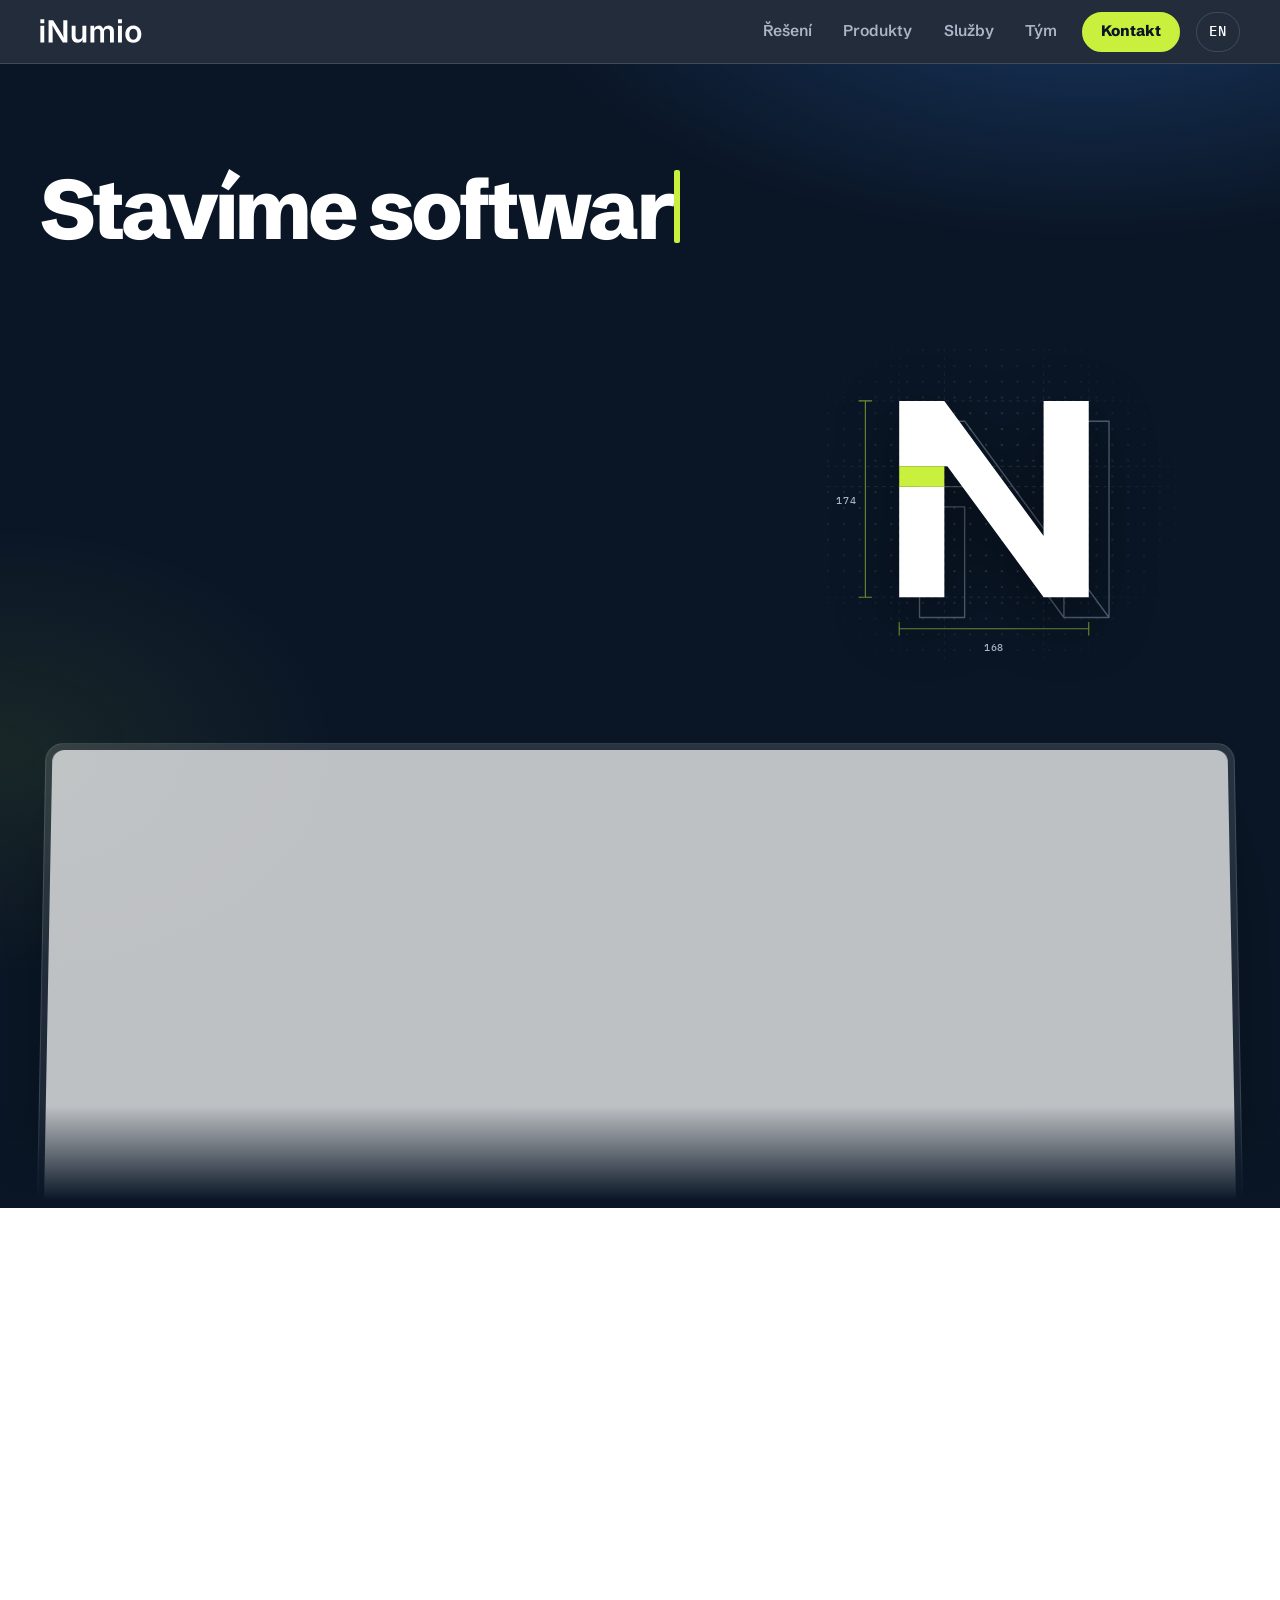
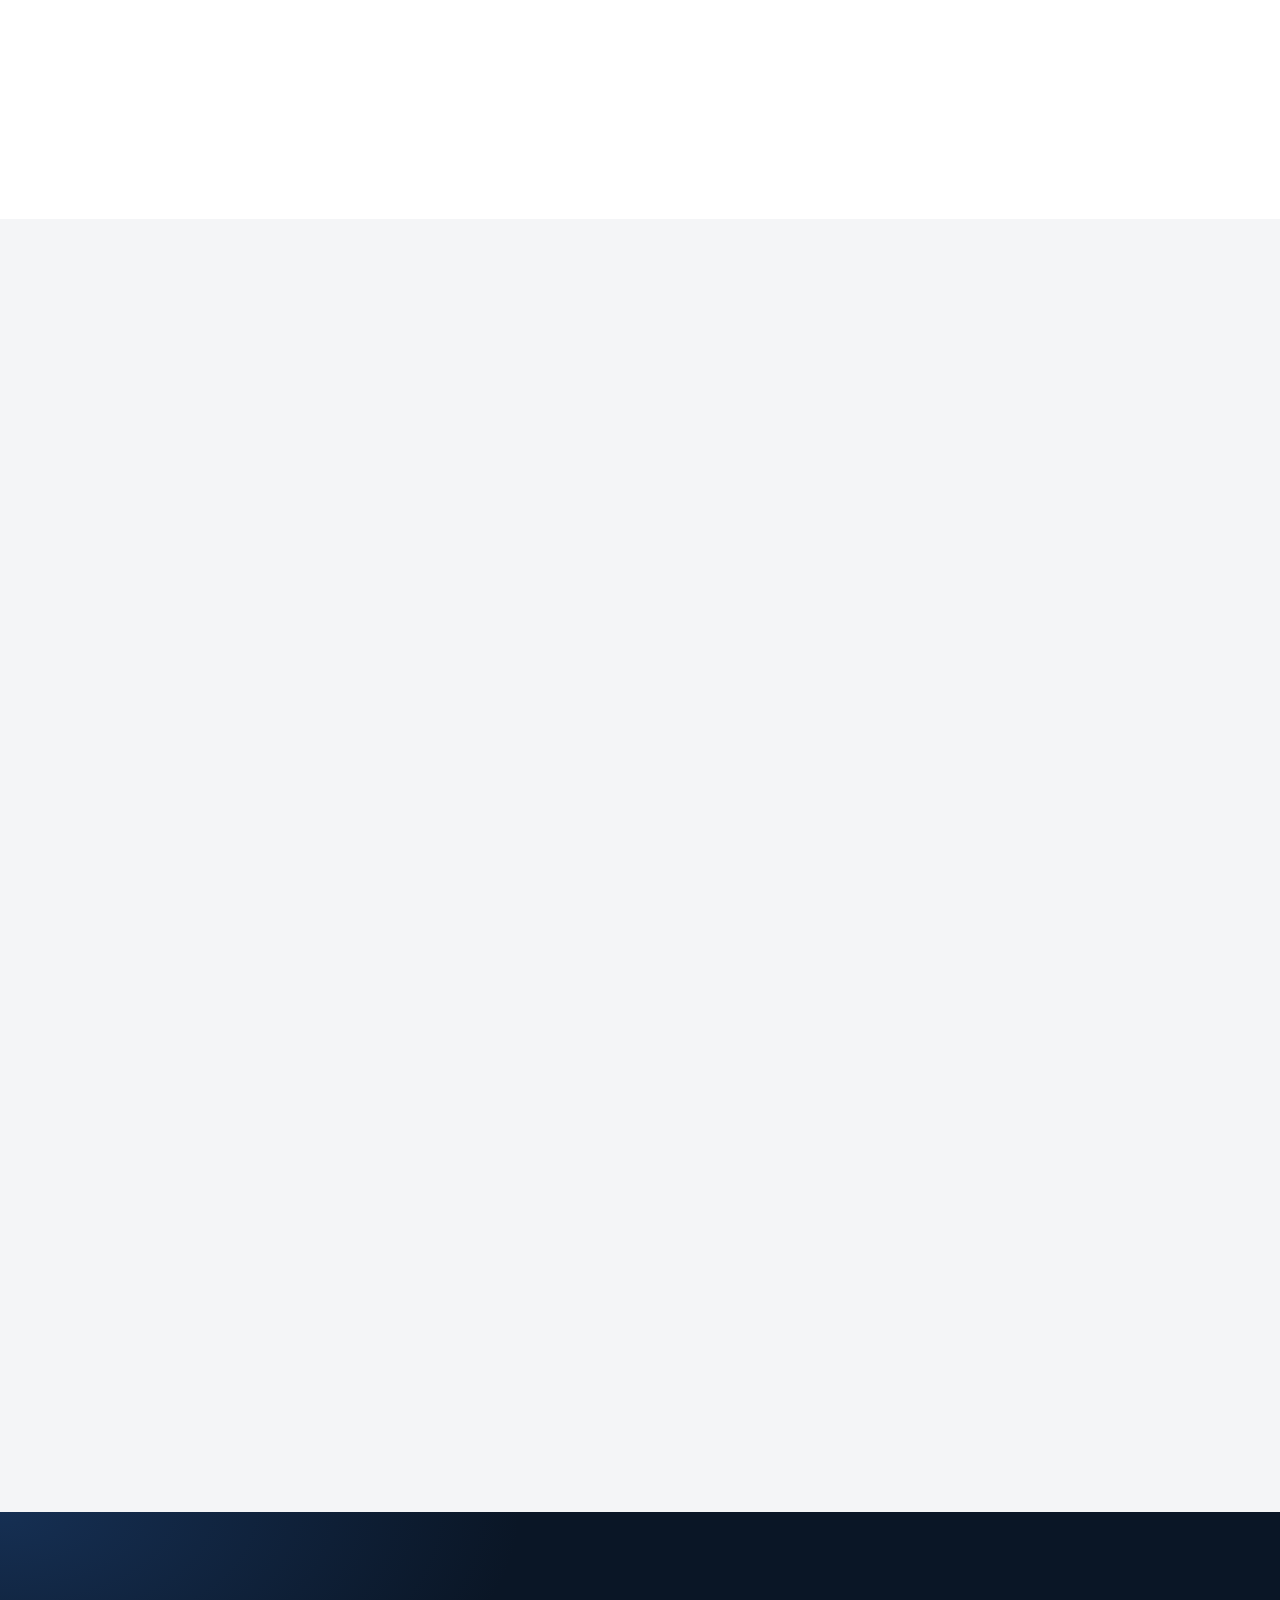
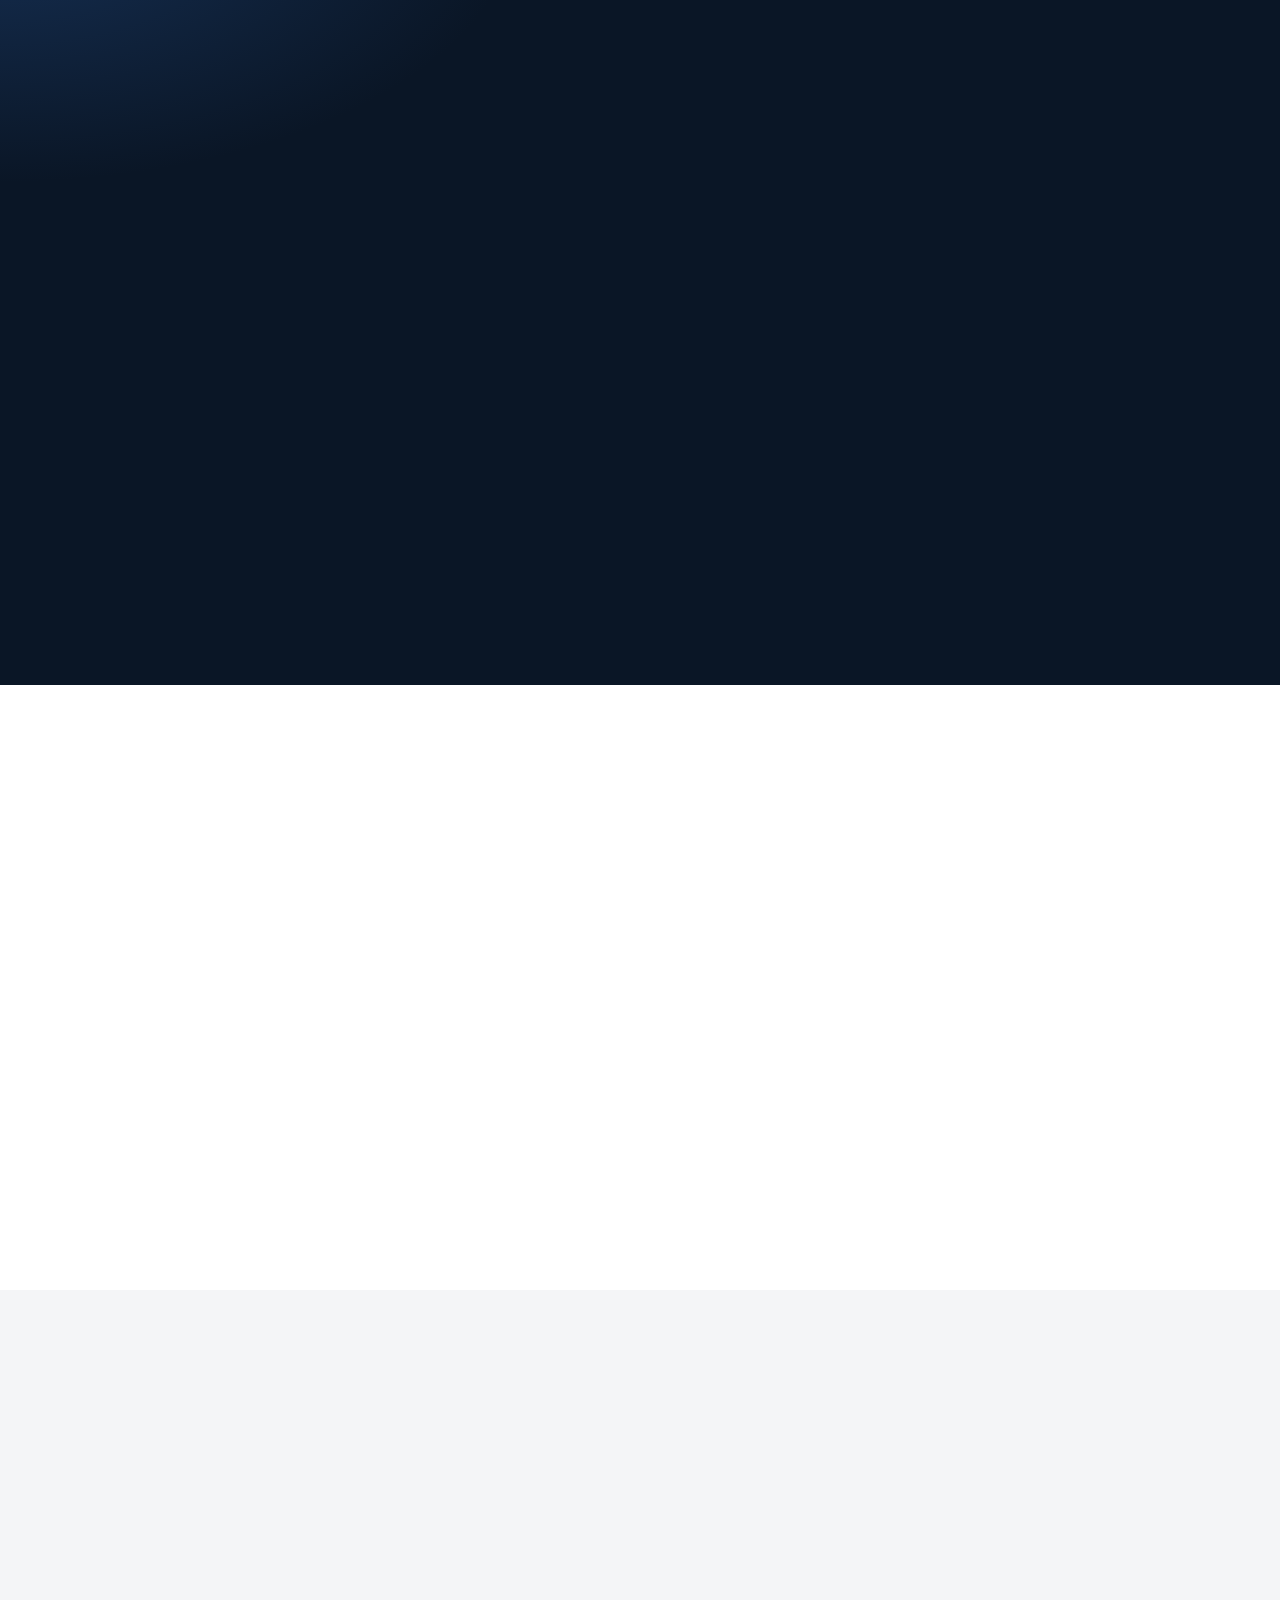
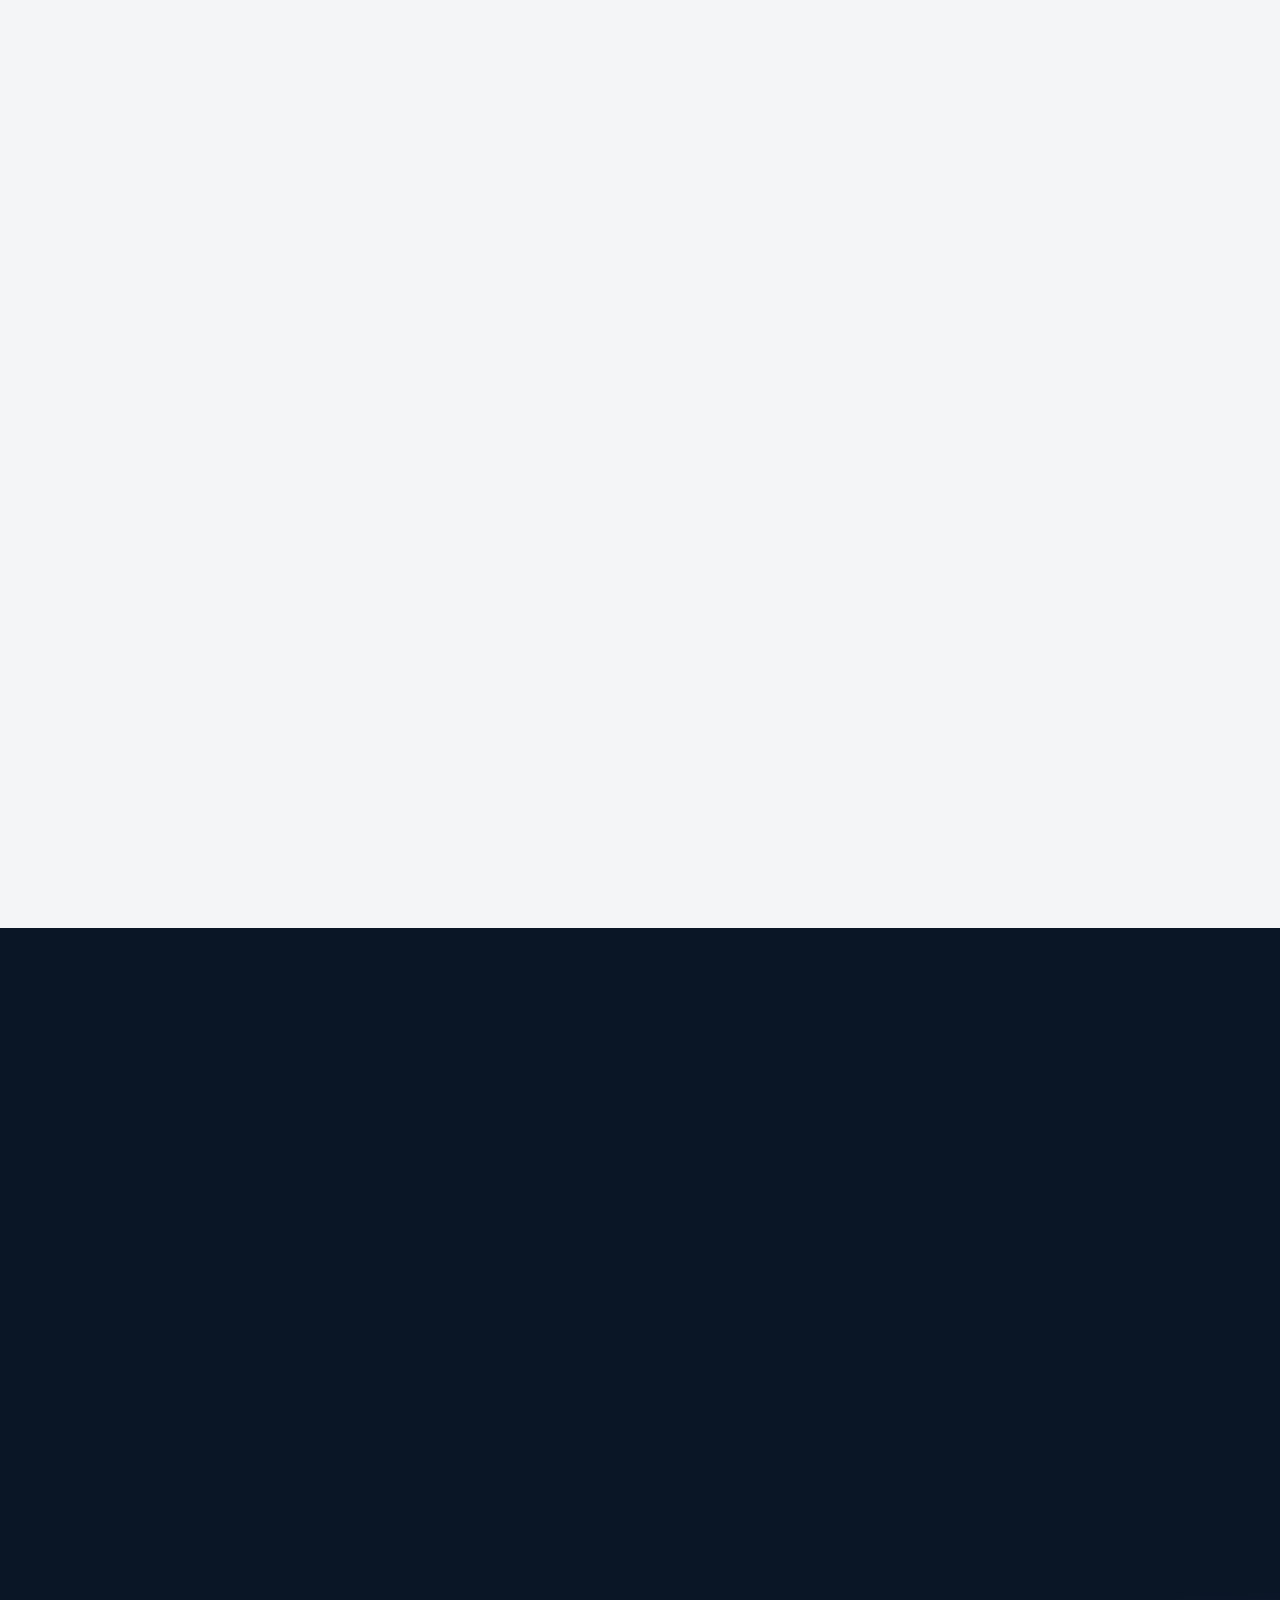
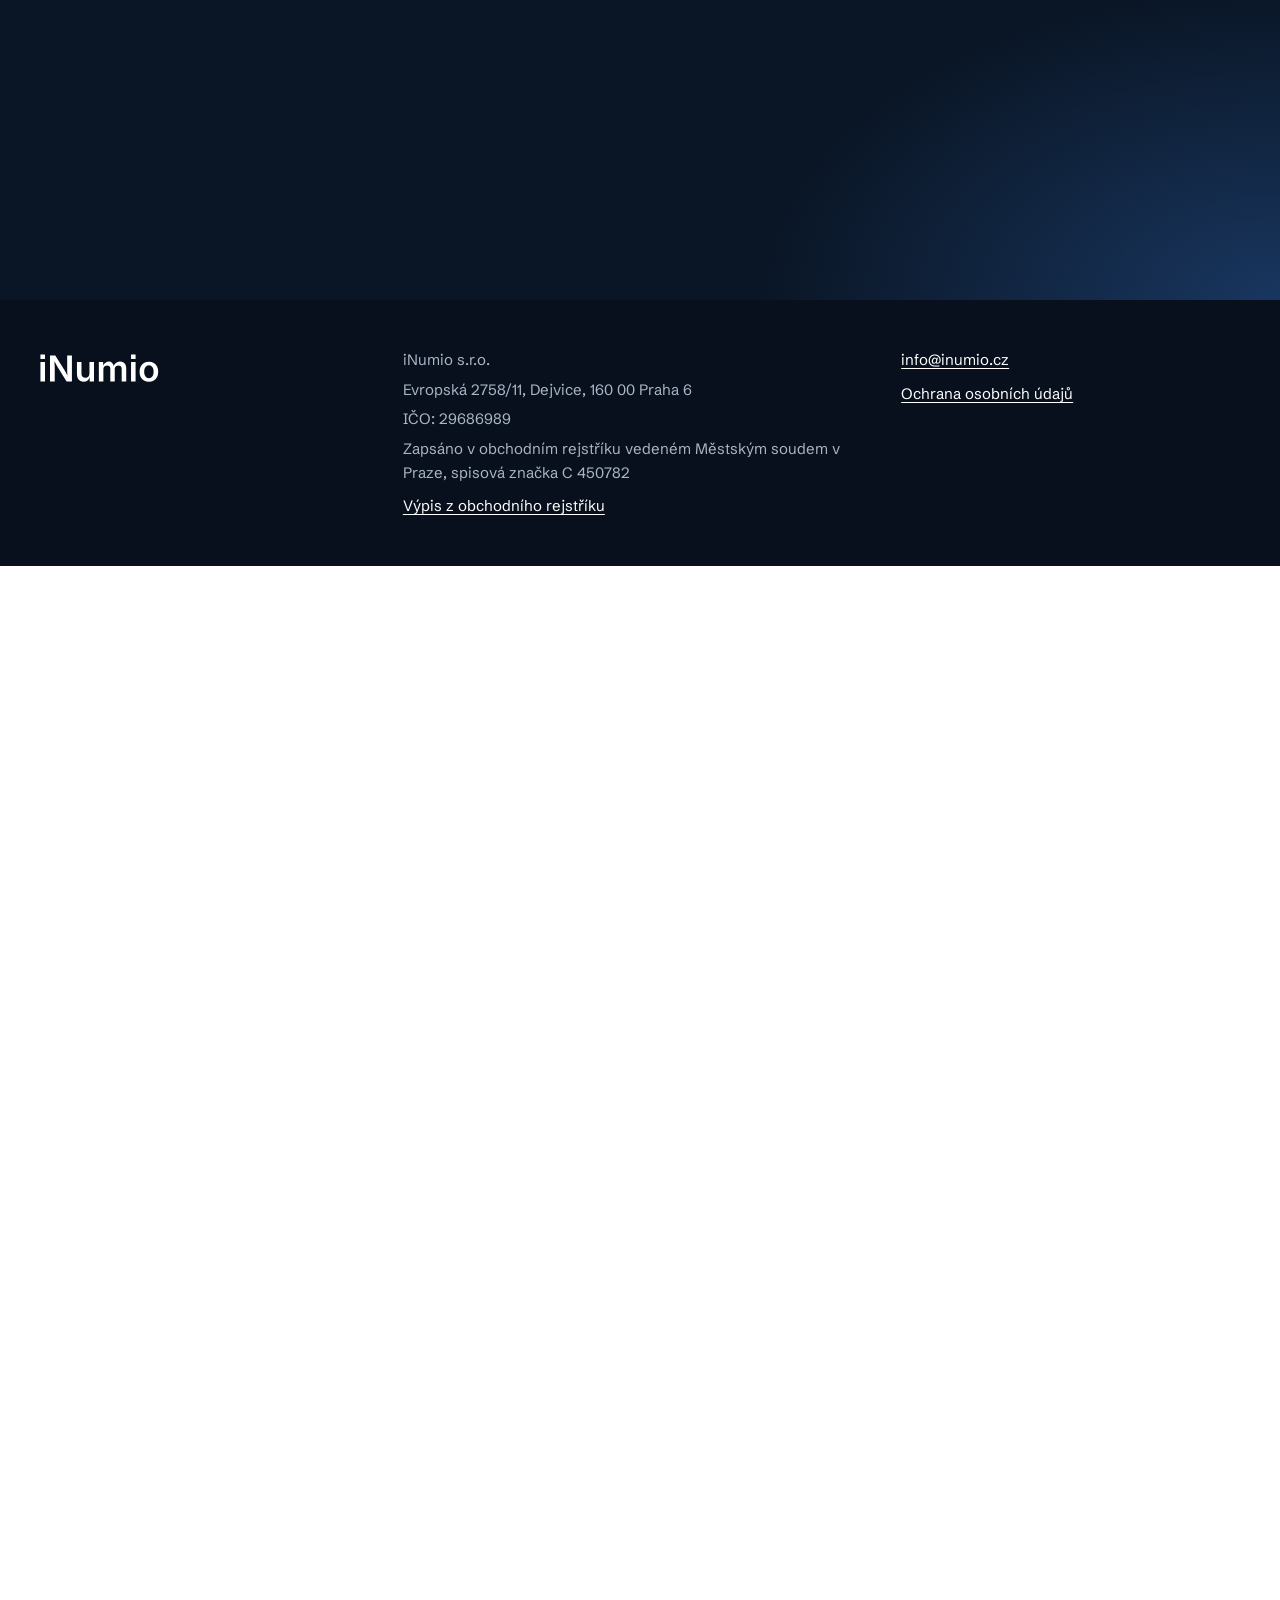
==== index.html @ 95cb1077 "Zveřejnění webu iNumio inumio-cz/inumio-web@a841c8359193e656da2ac461d77c51911cd355ad" ====
<!doctype html><title>Redirecting to: /cs/</title><meta http-equiv="refresh" content="0;url=/cs/"><meta name="robots" content="noindex"><link rel="canonical" href="https://www.inumio.cz/cs/"><body>	<a href="/cs/">Redirecting from <code>/</code> to <code>/cs/</code></a></body>
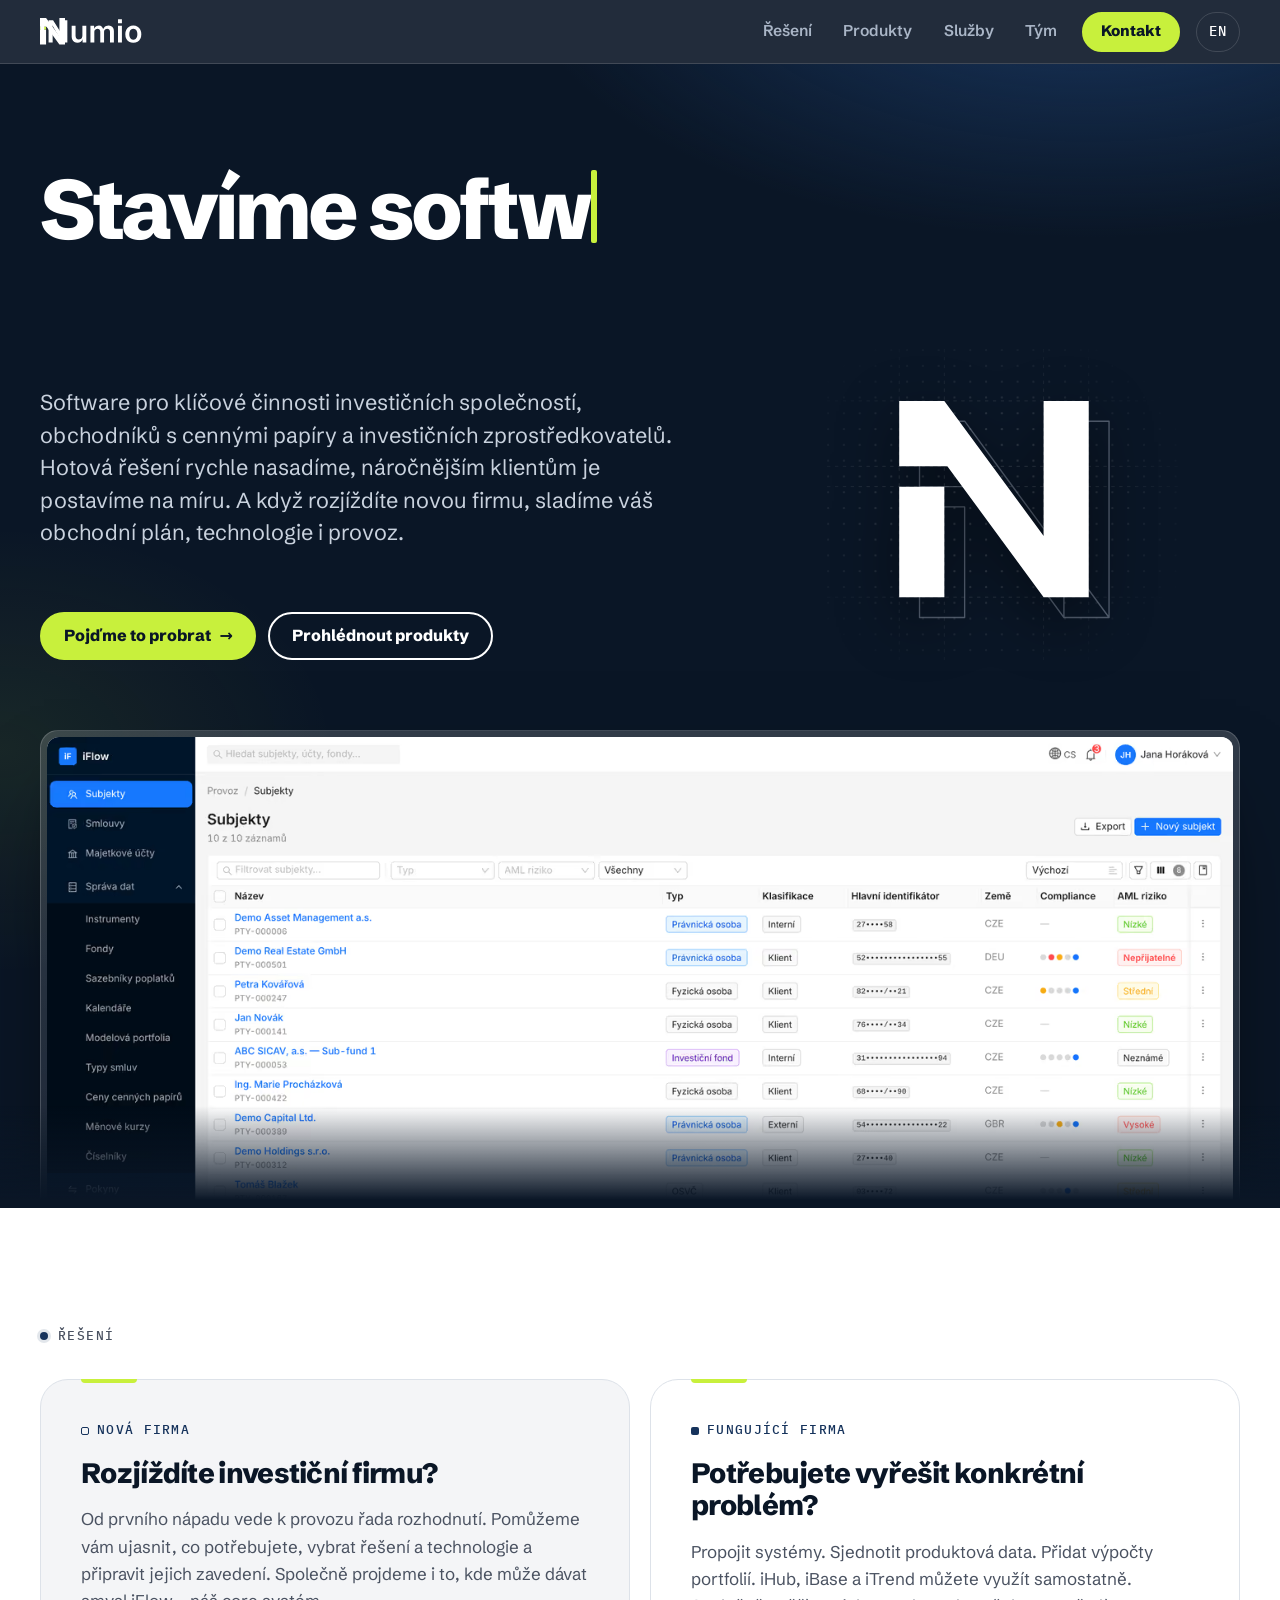
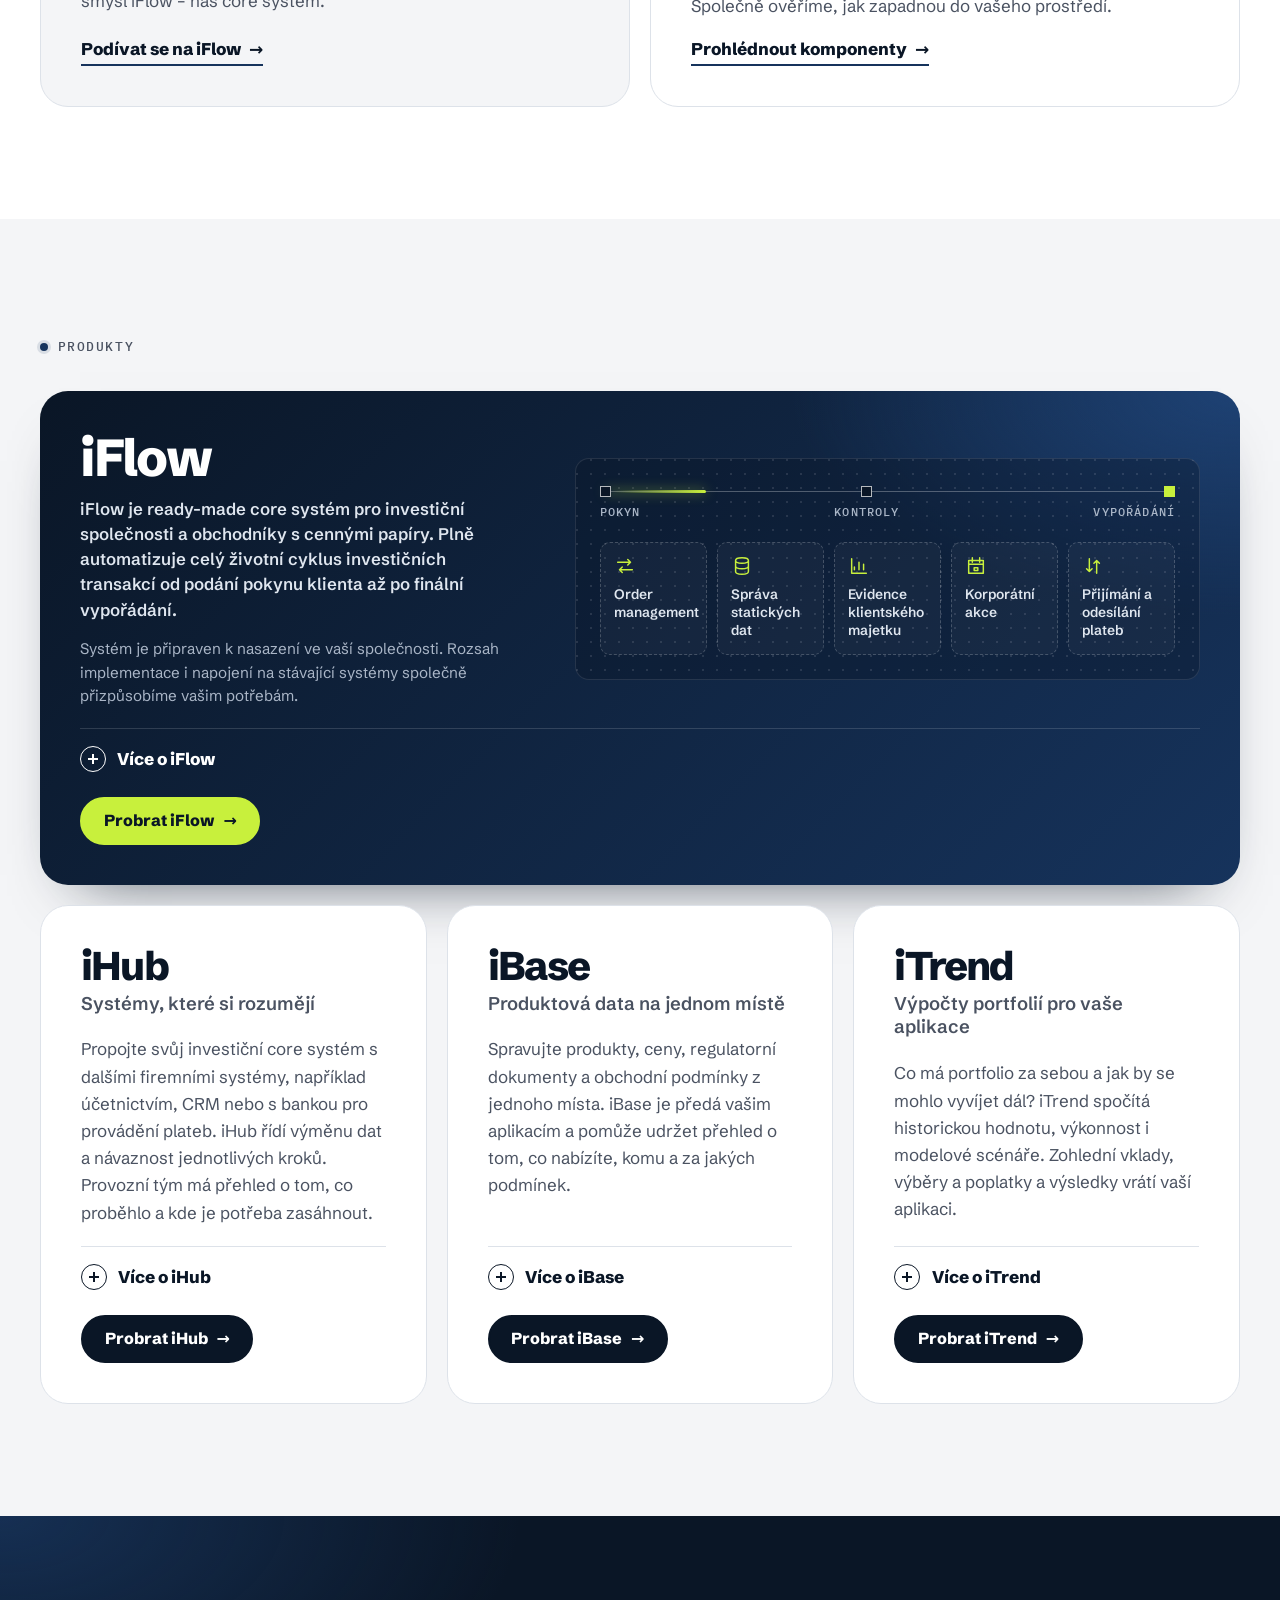
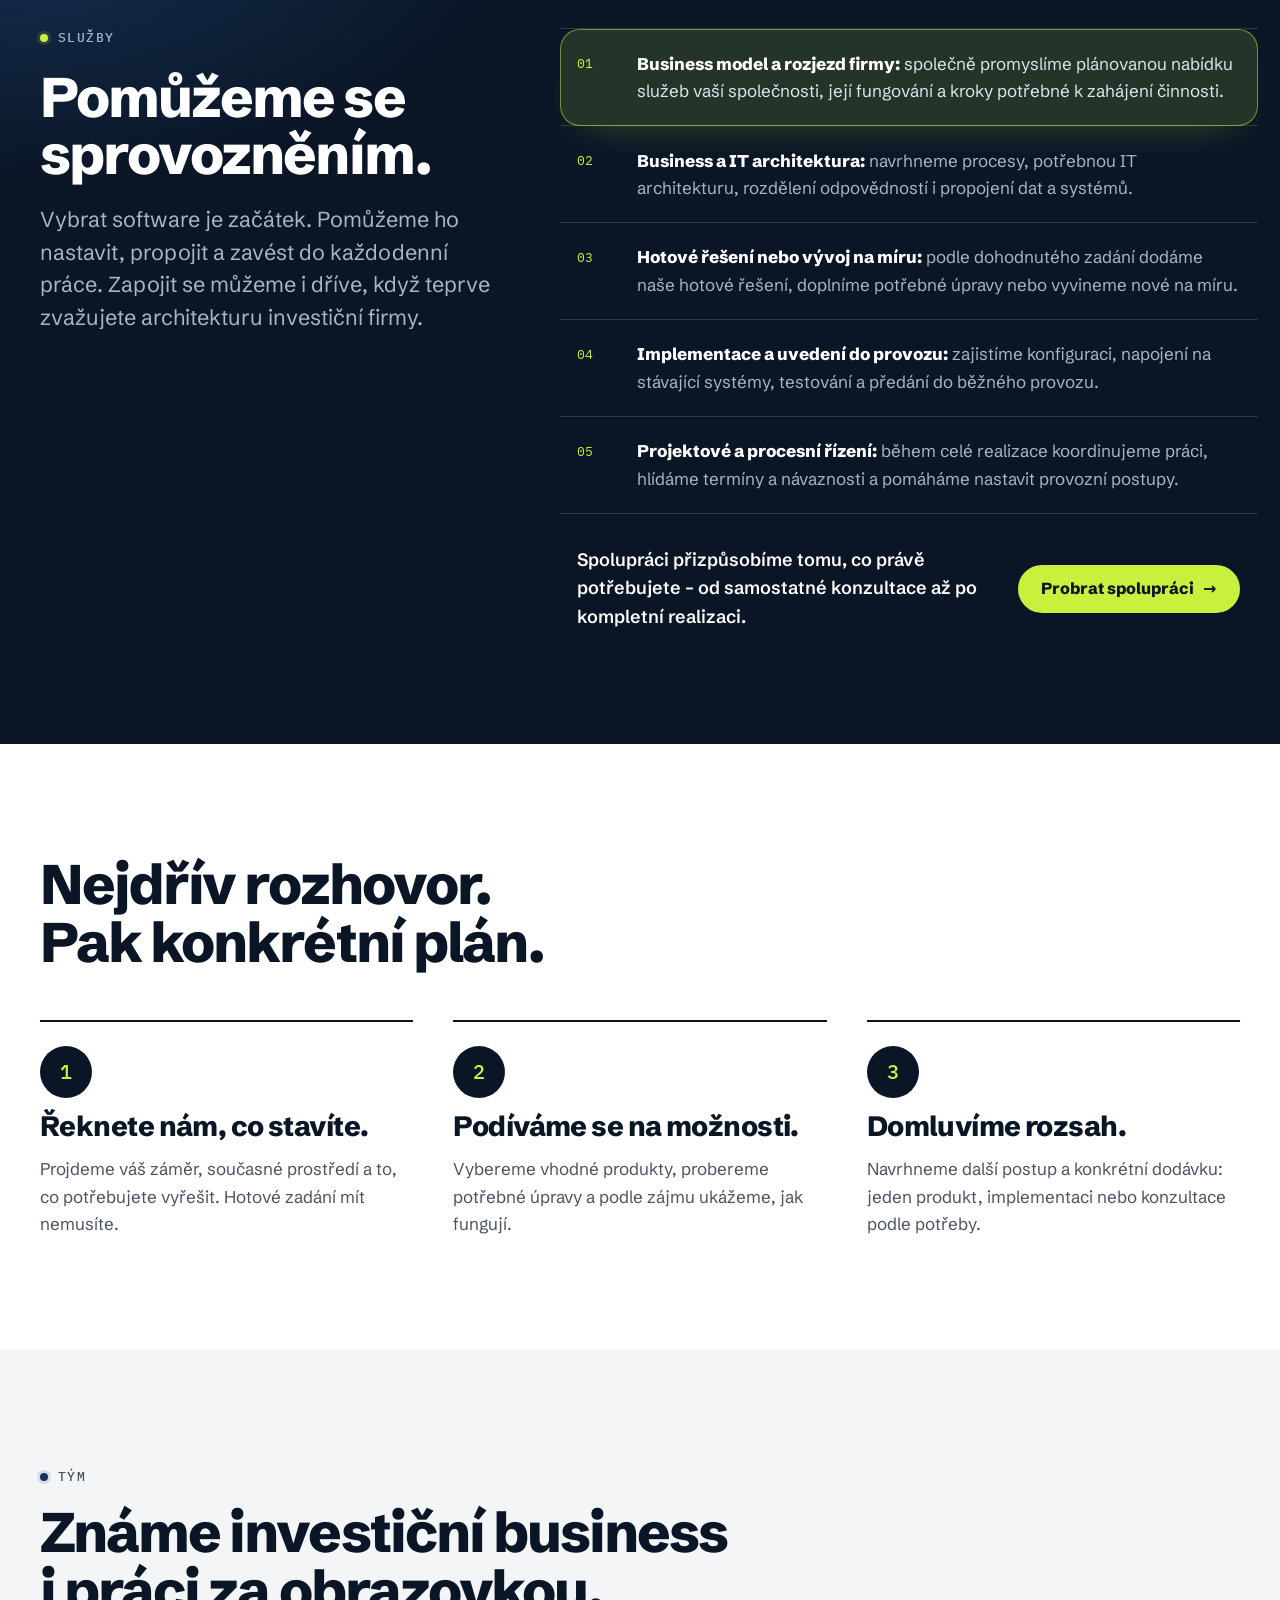
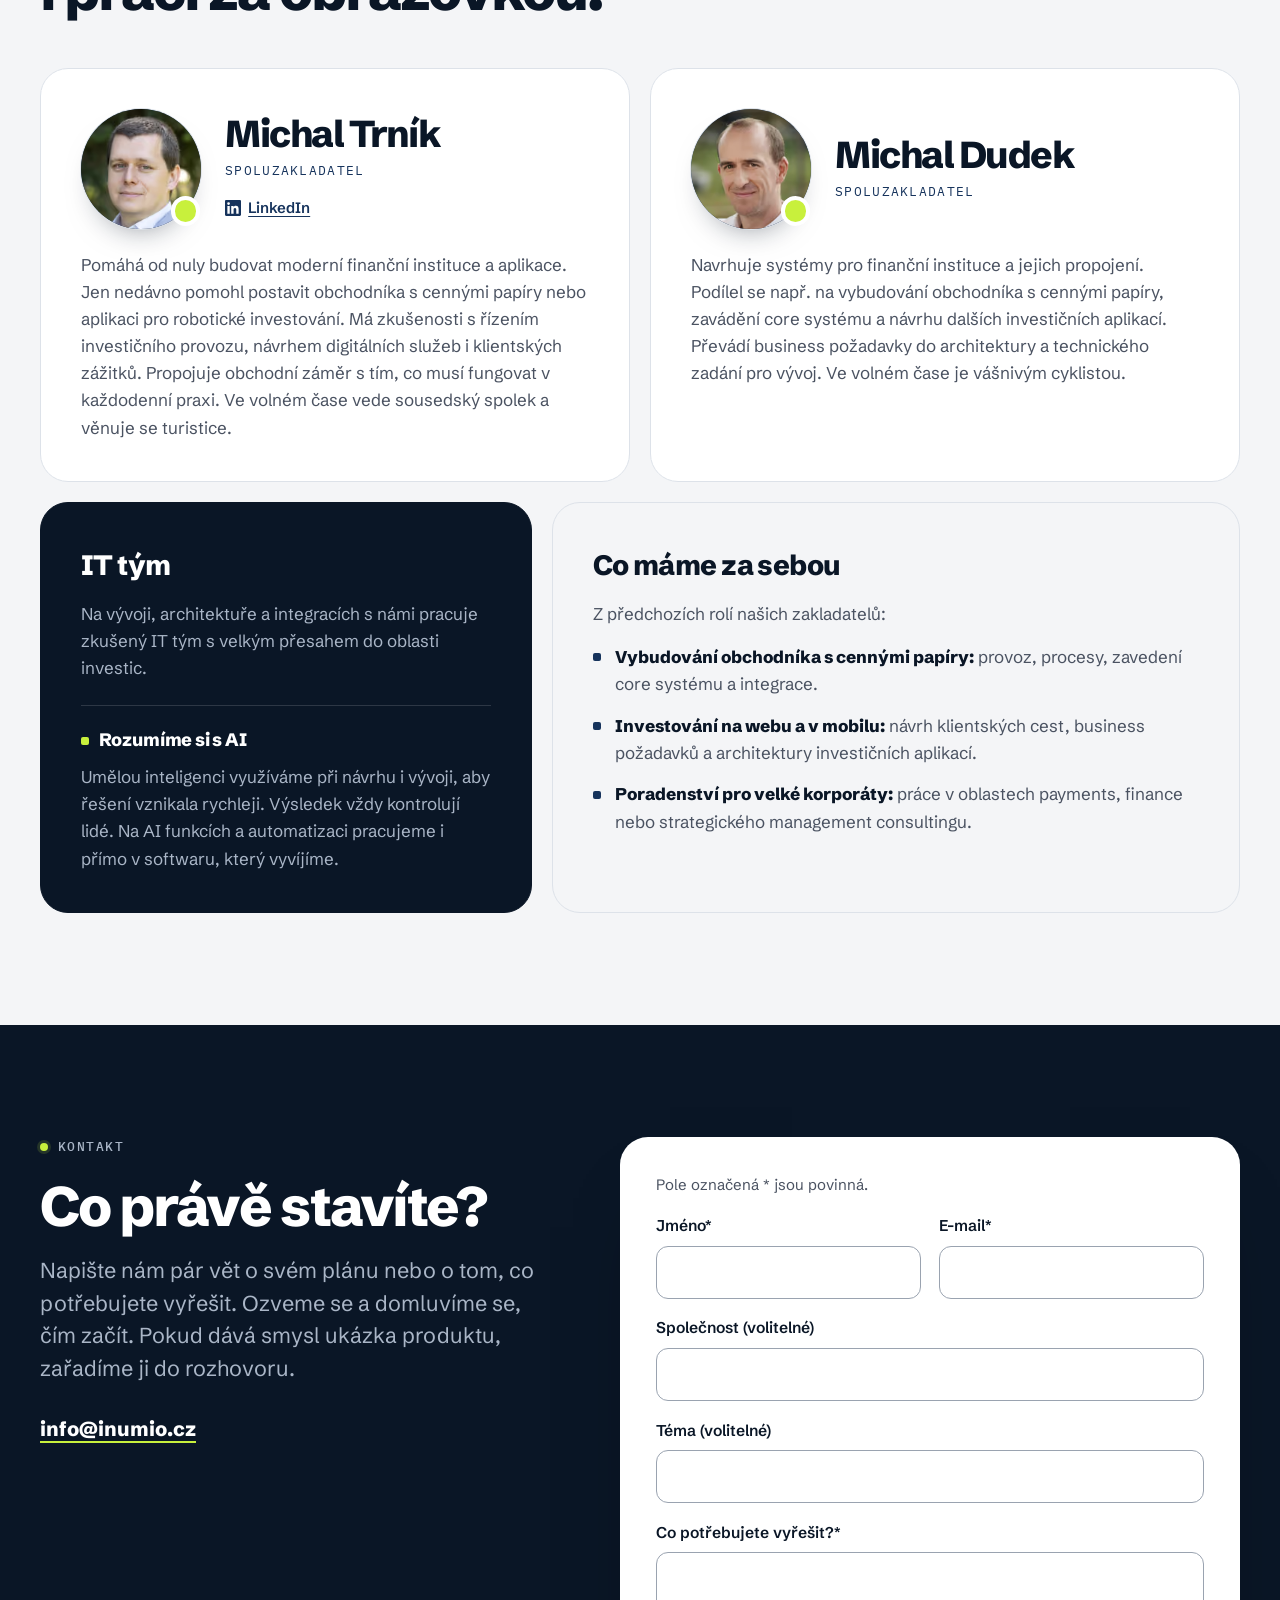
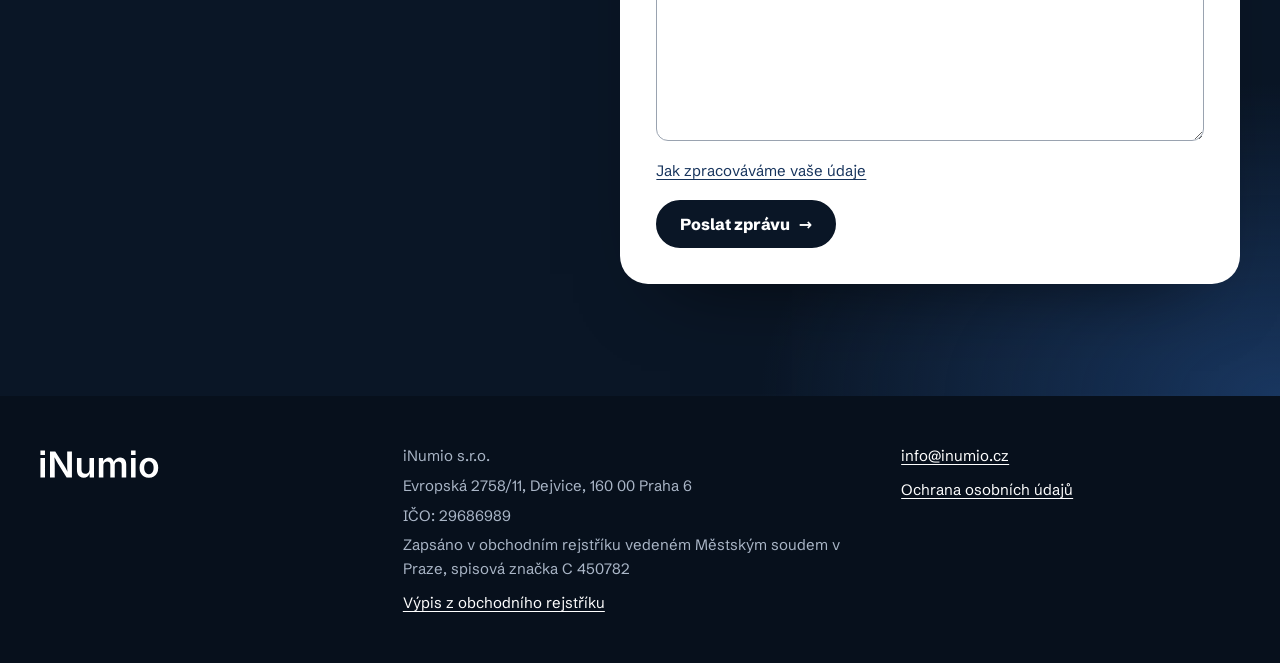
==== commit ed88f148: "Zveřejnění webu iNumio inumio-cz/inumio-web@dc51b5987fbb26408a9c65a883908d05a253eaaa" ====
--- a/index.html
+++ b/index.html
@@ -1 +1,4 @@
-<!doctype html><title>Redirecting to: /cs/</title><meta http-equiv="refresh" content="0;url=/cs/"><meta name="robots" content="noindex"><link rel="canonical" href="https://www.inumio.cz/cs/"><body>	<a href="/cs/">Redirecting from <code>/</code> to <code>/cs/</code></a></body>+<!DOCTYPE html><html lang="cs"><head><meta charset="utf-8"><script>location.replace('/cs/' + location.search + location.hash);</script><meta http-equiv="refresh" content="0;url=/cs/"><meta name="robots" content="noindex"><link rel="canonical" href="https://www.inumio.cz/cs/"><meta name="viewport" content="width=device-width, initial-scale=1"><meta name="theme-color" content="#0a1626"><title>iNumio</title><link rel="icon" href="/favicon.ico" sizes="32x32"><link rel="icon" href="/favicon.svg" type="image/svg+xml"><style>
+      html, body { margin: 0; min-height: 100%; background: #0a1626; }
+      a { position: absolute; width: 1px; height: 1px; overflow: hidden; clip: rect(0 0 0 0); white-space: nowrap; }
+    </style></head><body><a href="/cs/">iNumio – pokračovat na web</a></body></html>
